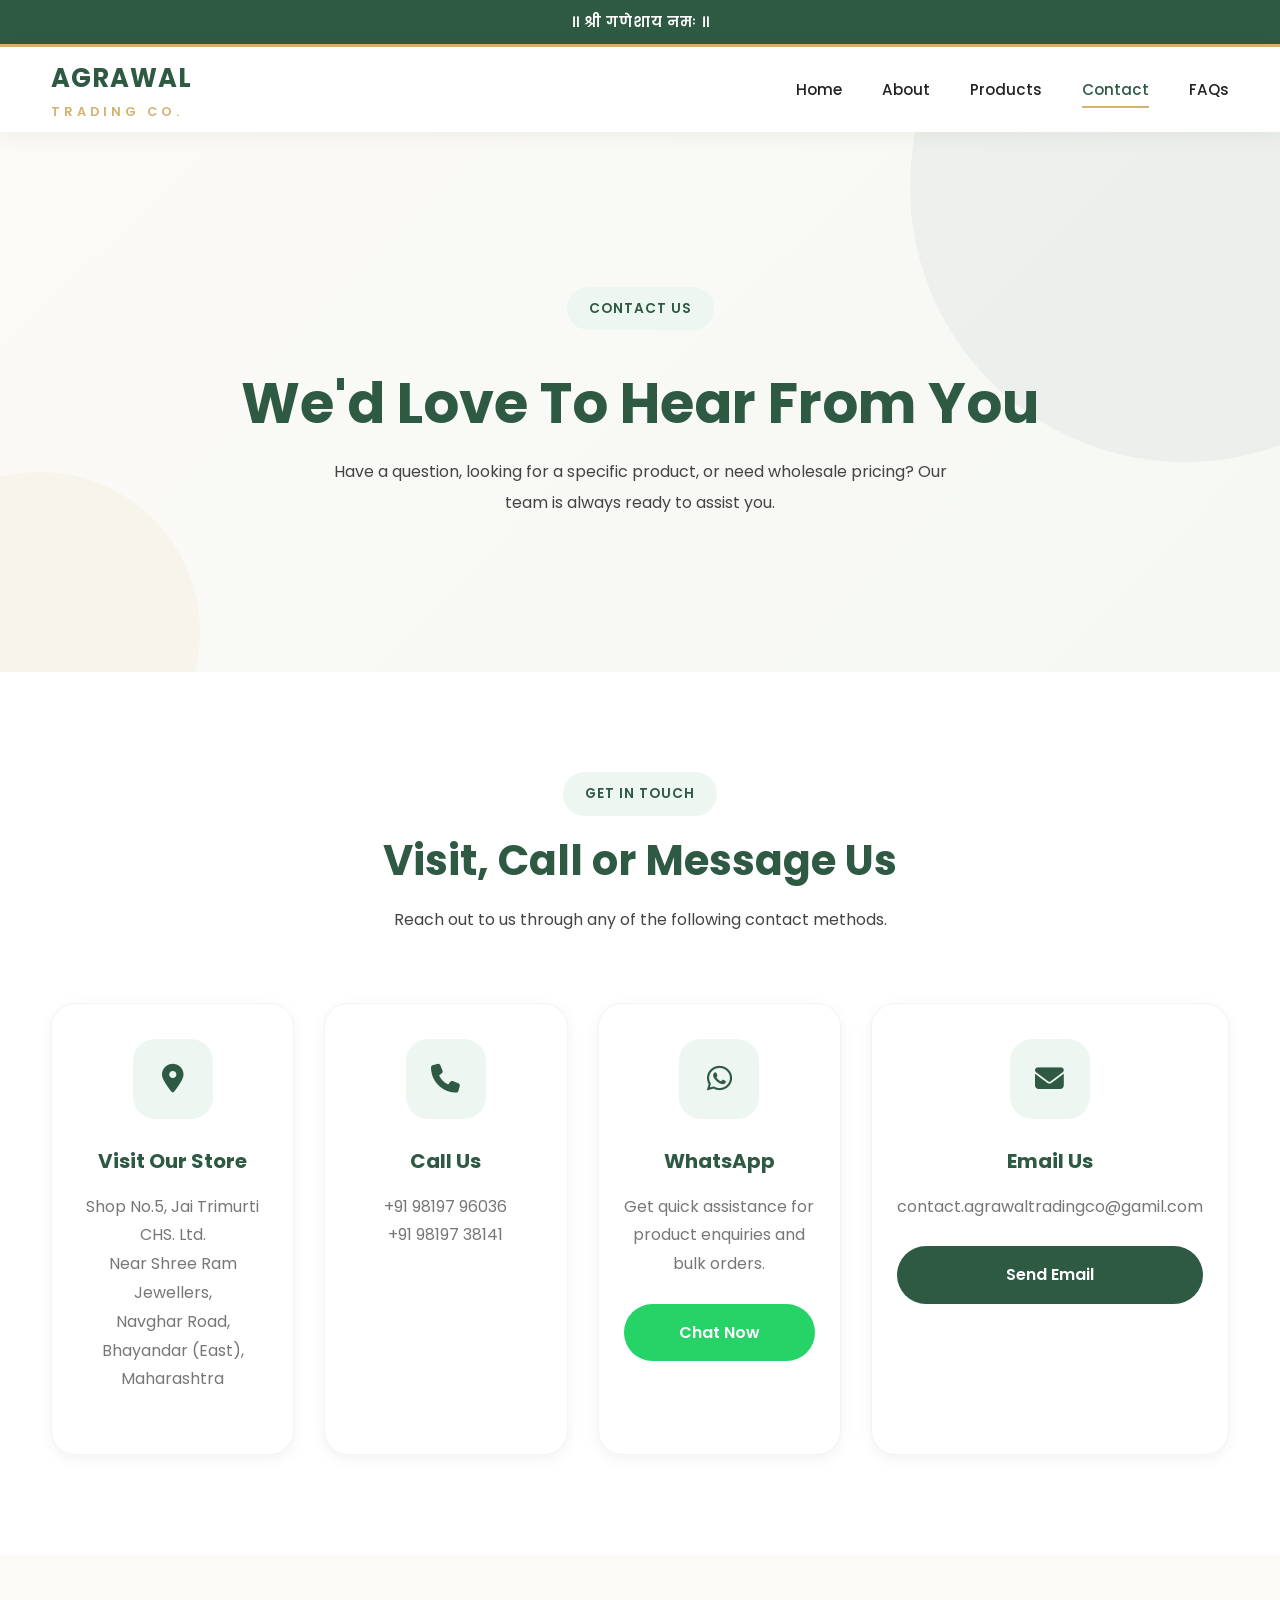
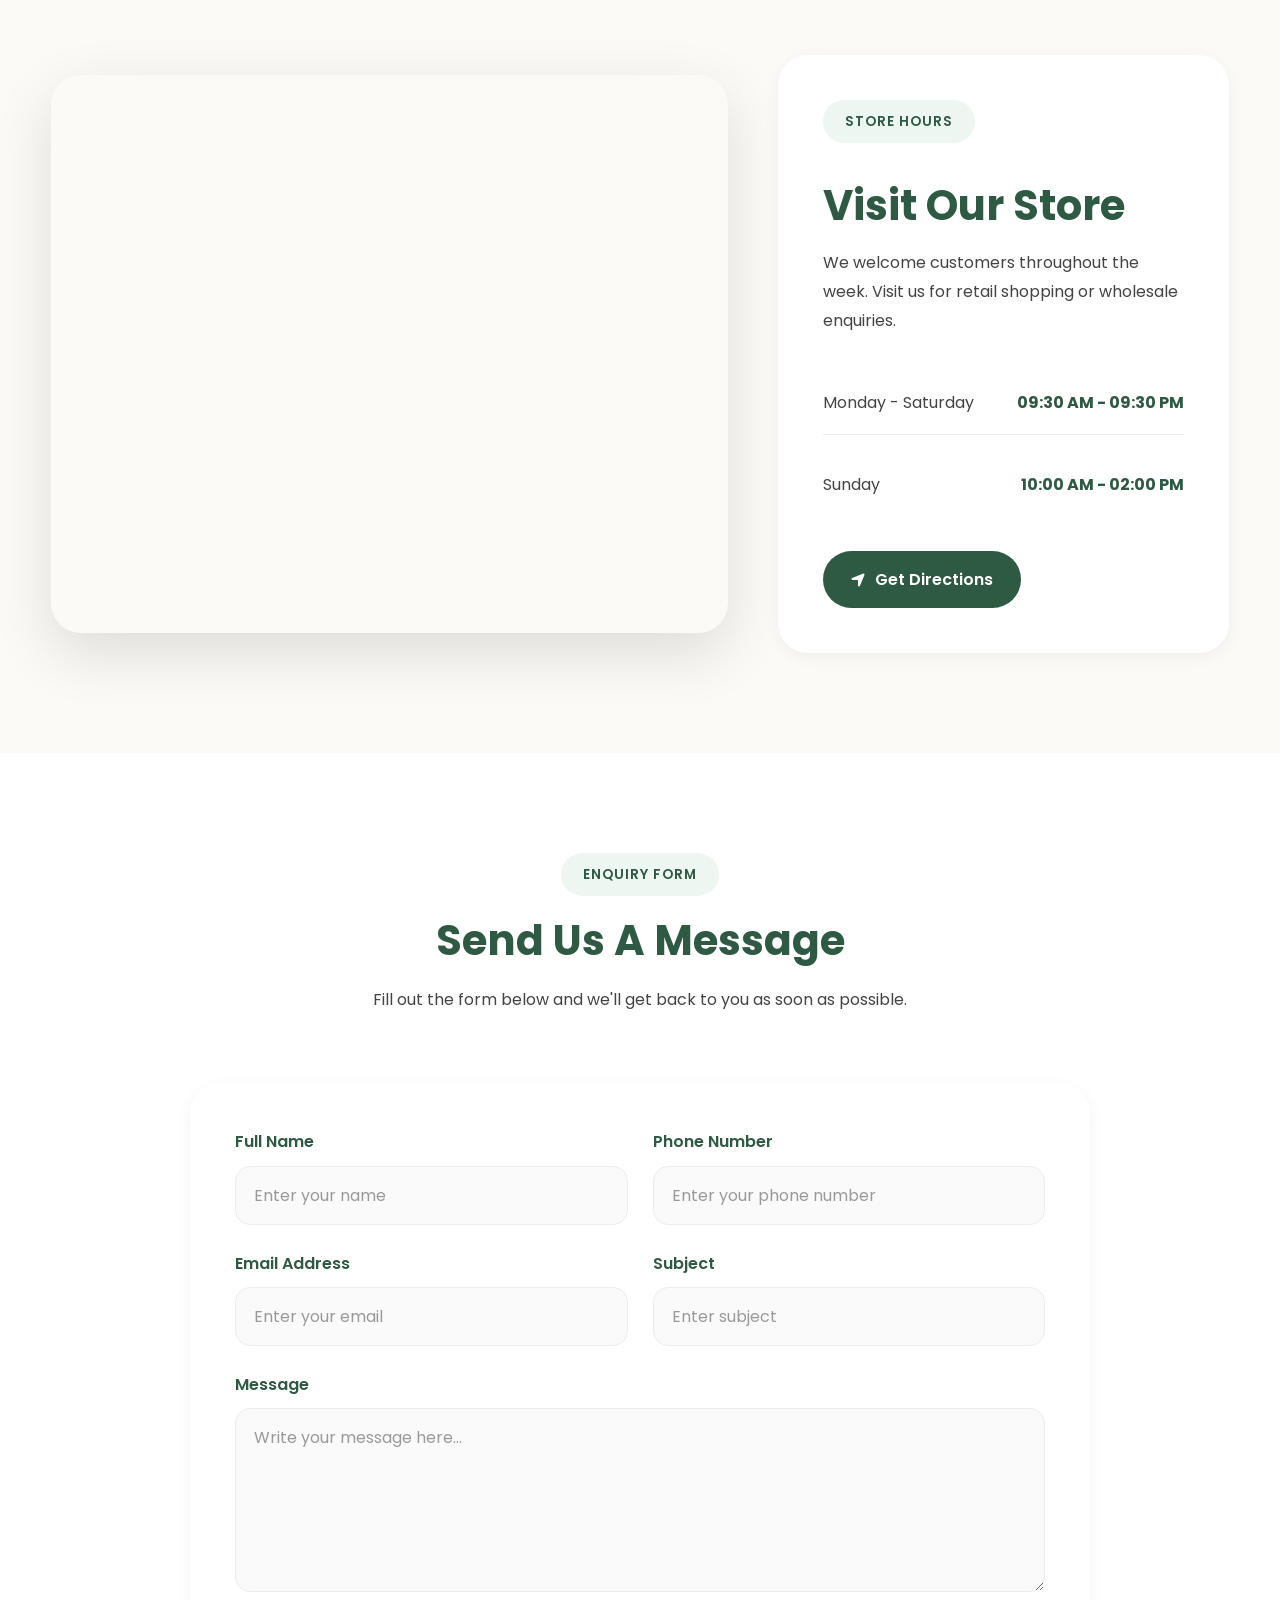
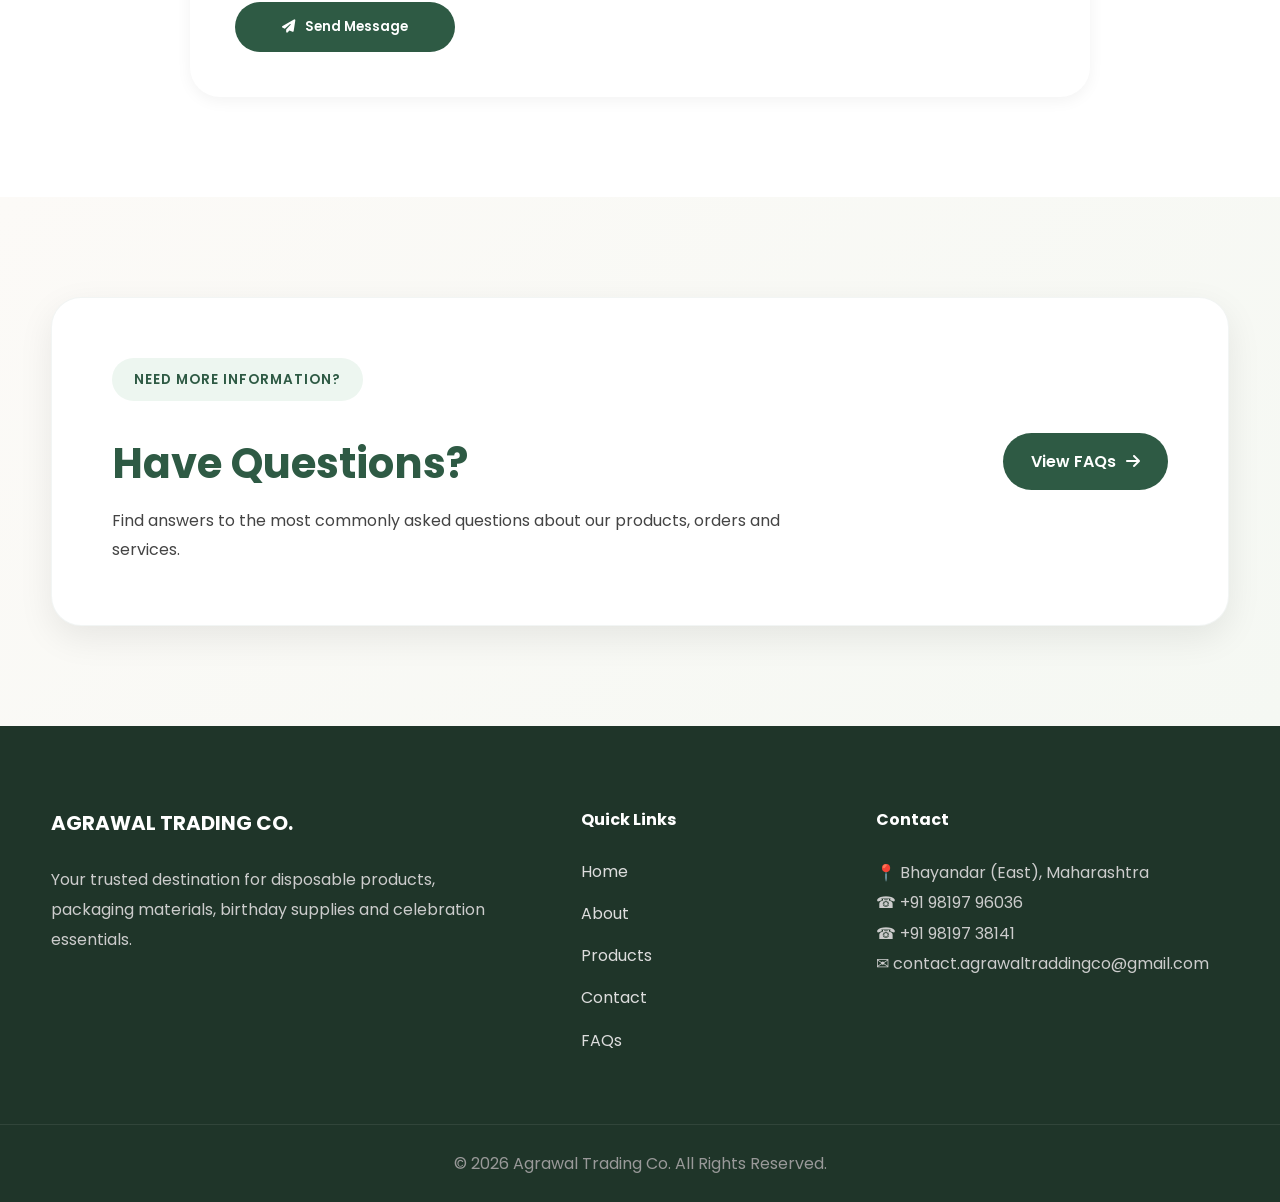
==== contact.html @ cc50fec2 "fixing the deployment issue" ====
<!DOCTYPE html>
<html lang="en">

<head>

    <meta charset="UTF-8">

    <meta name="viewport"
          content="width=device-width, initial-scale=1.0">

    <title>Contact Us | Agrawal Trading Co.</title>

    <meta name="description"
          content="Get in touch with Agrawal Trading Co. for disposable products, packaging materials, birthday supplies and wholesale enquiries.">

    <link rel="preconnect"
          href="https://fonts.googleapis.com">

    <link rel="preconnect"
          href="https://fonts.gstatic.com"
          crossorigin>

    <link href="https://fonts.googleapis.com/css2?family=Poppins:wght@300;400;500;600;700;800&display=swap"
          rel="stylesheet">

    <link rel="stylesheet"
          href="https://cdnjs.cloudflare.com/ajax/libs/font-awesome/6.5.2/css/all.min.css">

    <link rel="stylesheet"
          href="css/style.css">

    <link rel="stylesheet"
          href="css/contact.css">

</head>

<body>

<div class="top-bar">

    ॥ श्री गणेशाय नमः ॥

</div>



<header class="header">

    <div class="container nav-container">

        <a href="index.html"
           class="logo">

            <div class="logo-text">

                <span class="brand-title">

                    AGRAWAL

                </span>

                <span class="brand-subtitle">

                    TRADING CO.

                </span>

            </div>

        </a>

        <nav class="navbar">

            <ul>

                <li><a href="index.html">Home</a></li>

                <li><a href="about.html">About</a></li>

                <li><a href="products.html">Products</a></li>

                <li><a href="contact.html" class="active">Contact</a></li>

                <li><a href="faq.html">FAQs</a></li>

            </ul>

        </nav>

        <div class="mobile-menu">

            <i class="fas fa-bars"></i>

        </div>

    </div>

</header>



<!-- ==========================================
                HERO
=========================================== -->

<section class="contact-hero">

    <div class="container">

        <div class="contact-hero-content">

            <span class="section-tag">

                CONTACT US

            </span>

            <h1>

                We'd Love To
                Hear From You

            </h1>

            <p>

                Have a question, looking for a specific product,
                or need wholesale pricing? Our team is always
                ready to assist you.

            </p>

        </div>

    </div>

</section>



<!-- ==========================================
            CONTACT DETAILS
=========================================== -->

<section class="contact-details">

    <div class="container">

        <div class="section-heading">

            <span class="section-tag">

                GET IN TOUCH

            </span>

            <h2>

                Visit, Call or Message Us

            </h2>

            <p>

                Reach out to us through any of the following
                contact methods.

            </p>

        </div>



        <div class="contact-card-grid">

            <div class="contact-card">

                <i class="fas fa-map-marker-alt"></i>

                <h3>

                    Visit Our Store

                </h3>

                <p>

                    Shop No.5, Jai Trimurti CHS. Ltd.<br>

                    Near Shree Ram Jewellers,<br>

                    Navghar Road,<br>

                    Bhayandar (East), Maharashtra

                </p>

            </div>



            <div class="contact-card">

                <i class="fas fa-phone"></i>

                <h3>

                    Call Us

                </h3>

                <p>

                    +91 98197 96036<br>

                    +91 98197 38141

                </p>

            </div>



            <div class="contact-card">

                <i class="fab fa-whatsapp"></i>

                <h3>

                    WhatsApp

                </h3>

                <p>

                    Get quick assistance for product
                    enquiries and bulk orders.

                </p>

                <a href="https://wa.me/919819796036"
                   target="_blank"
                   class="btn btn-whatsapp">

                    Chat Now

                </a>

            </div>



            <div class="contact-card">

                <i class="fas fa-envelope"></i>

                <h3>

                    Email Us

                </h3>

                <p>

                    contact.agrawaltradingco@gamil.com

                </p>

                <a href="mailto:contact.agrawaltradingco.com"
                   class="btn btn-primary">

                    Send Email

                </a>

            </div>

        </div>

    </div>

</section>



<!-- MAP SECTION STARTS HERE -->
 <!-- ==========================================
                MAP & BUSINESS HOURS
=========================================== -->

<section class="location-section">

    <div class="container">

        <div class="location-grid">

            <!-- Google Map -->

            <div class="map-container">

                <iframe
                    src="https://maps.google.com/maps?q=19.3069056,72.859648&t=&z=17&ie=UTF8&iwloc=&output=embed"
                    loading="lazy"
                    allowfullscreen>
                </iframe>

            </div>



            <!-- Business Hours -->

            <div class="business-hours">

                <span class="section-tag">

                    STORE HOURS

                </span>

                <h2>

                    Visit Our Store

                </h2>

                <p>

                    We welcome customers throughout the week.
                    Visit us for retail shopping or wholesale enquiries.

                </p>

                <div class="hours-card">

                    <div class="hour-row">

                        <span>Monday - Saturday</span>

                        <strong>09:30 AM - 09:30 PM</strong>

                    </div>

                    <div class="hour-row">

                        <span>Sunday</span>

                        <strong>10:00 AM - 02:00 PM</strong>

                    </div>

                </div>

                <div class="hero-buttons">

                    <a href="https://www.google.com/maps?q=19.309792,72.860056"
                       target="_blank"
                       class="btn btn-primary">

                        <i class="fas fa-location-arrow"></i>

                        Get Directions

                    </a>

                </div>

            </div>

        </div>

    </div>

</section>



<!-- ==========================================
                CONTACT FORM
=========================================== -->

<section class="contact-form-section">

    <div class="container">

        <div class="section-heading">

            <span class="section-tag">

                ENQUIRY FORM

            </span>

            <h2>

                Send Us A Message

            </h2>

            <p>

                Fill out the form below and we'll get back
                to you as soon as possible.

            </p>

        </div>

        <form class="contact-form">

            <div class="form-grid">

                <div class="form-group">

                    <label>

                        Full Name

                    </label>

                    <input
                        type="text"
                        placeholder="Enter your name"
                        id="js-contact-form-name"
                        required>

                </div>

                <div class="form-group">

                    <label>

                        Phone Number

                    </label>

                    <input
                        type="tel"
                        placeholder="Enter your phone number"
                        id="js-contact-form-number"
                        required>
                </div>
            </div>
            <div class="form-grid">
                <div class="form-group">
                    <label>
                        Email Address
                    </label>
                    <input
                        type="email"
                        placeholder="Enter your email"
                        id="js-contact-form-email">
                </div>
                <div class="form-group">
                    <label>
                        Subject
                    </label>
                    <input
                        type="text"
                        placeholder="Enter subject"
                        id="js-contact-form-subject">
                </div>
            </div>



            <div class="form-group">

                <label>

                    Message

                </label>

                <textarea
                    rows="6"
                    placeholder="Write your message here..."
                    id="js-contact-form-message"></textarea>

            </div>



            <button
                type="submit"
                class="btn btn-primary">

                <i class="fas fa-paper-plane"></i>

                Send Message

            </button>

        </form>

    </div>

</section>



<!-- FAQ SHORTCUT STARTS HERE -->
 <!-- ==========================================
                FAQ SHORTCUT
=========================================== -->

<section class="contact-faq">

    <div class="container">

        <div class="faq-banner">

            <div class="faq-content">

                <span class="section-tag">

                    NEED MORE INFORMATION?

                </span>

                <h2>

                    Have Questions?

                </h2>

                <p>

                    Find answers to the most commonly asked questions
                    about our products, orders and services.

                </p>

            </div>

            <a href="faq.html"
               class="btn btn-primary">

                View FAQs

                <i class="fas fa-arrow-right"></i>

            </a>

        </div>

    </div>

</section>



<!-- ==========================================
                FOOTER
=========================================== -->

<footer>

    <div class="container footer-grid">

        <div class="footer-column">

            <h3>

                AGRAWAL TRADING CO.

            </h3>

            <p>

                Your trusted destination for disposable
                products, packaging materials,
                birthday supplies and celebration essentials.

            </p>

        </div>



        <div class="footer-column">

            <h4>

                Quick Links

            </h4>

            <ul>

                <li><a href="index.html">Home</a></li>

                <li><a href="about.html">About</a></li>

                <li><a href="products.html">Products</a></li>

                <li><a href="contact.html">Contact</a></li>

                <li><a href="faq.html">FAQs</a></li>

            </ul>

        </div>



        <div class="footer-column">

            <h4>

                Contact

            </h4>

            <p>

                📍 Bhayandar (East), Maharashtra

            </p>

            <p>

                ☎ +91 98197 96036

            </p>

            <p>

                ☎ +91 98197 38141

            </p>

            <p>

                ✉ contact.agrawaltraddingco@gmail.com

            </p>

        </div>

    </div>



    <div class="footer-bottom">

        © 2026 Agrawal Trading Co. All Rights Reserved.

    </div>

</footer>



<script src="js/main.js"></script>

</body>
</html>
---- css/style.css ----
/* ==========================================================
   AGRAWAL TRADING CO.
   GLOBAL STYLESHEET
   ========================================================== */

/* =========================
   GOOGLE FONT
========================= */

@import url('https://fonts.googleapis.com/css2?family=Poppins:wght@300;400;500;600;700;800&display=swap');


/* =========================
   ROOT VARIABLES
========================= */

:root{

    --primary:#2E5A44;
    --primary-dark:#234735;

    --secondary:#D4B26F;

    --bg:#FCFAF7;

    --white:#ffffff;

    --black:#222222;

    --text:#444444;

    --light-text:#777777;

    --border:#ECECEC;

    --whatsapp:#25D366;

    --radius-sm:10px;

    --radius-md:18px;

    --radius-lg:28px;

    --transition:.35s ease;

    --shadow-sm:0 4px 15px rgba(0,0,0,.05);

    --shadow-md:0 12px 35px rgba(0,0,0,.08);

    --shadow-lg:0 20px 60px rgba(0,0,0,.12);

    --container:1280px;

}


/* =========================
   RESET
========================= */

*{

    margin:0;

    padding:0;

    box-sizing:border-box;

}

html{

    scroll-behavior:smooth;

}

body{

    font-family:'Poppins',sans-serif;

    background:var(--bg);

    color:var(--black);

    overflow-x:hidden;

    line-height:1.7;

}

img{

    display:block;

    width:100%;

}

a{

    text-decoration:none;

    color:inherit;

}

ul{

    list-style:none;

}

button{

    border:none;

    outline:none;

    cursor:pointer;

    font-family:inherit;

}


/* =========================
   COMMON CONTAINER
========================= */

.container{

    width:min(var(--container),92%);

    margin:auto;

}


/* =========================
   COMMON SECTION SPACING
========================= */

section{

    padding:100px 0;

}

.section-small{

    padding:70px 0;

}


/* =========================
   TYPOGRAPHY
========================= */

h1{

    font-size:3.5rem;

    line-height:1.2;

    color:var(--primary);

    font-weight:700;

}

h2{

    font-size:2.6rem;

    line-height:1.2;

    color:var(--primary);

    margin-bottom:18px;

}

h3{

    font-size:1.25rem;

    color:var(--primary);

}

p{

    color:var(--text);

    font-size:1rem;

}


/* =========================
   SECTION HEADING
========================= */

.section-heading{

    max-width:700px;

    margin:0 auto 70px;

    text-align:center;

}

.section-tag{

    display:inline-block;

    padding:10px 22px;

    background:#EDF6F0;

    color:var(--primary);

    border-radius:50px;

    font-size:.85rem;

    font-weight:600;

    letter-spacing:1px;

    margin-bottom:20px;

}

.section-heading p{

    margin-top:20px;

}


/* =========================
   BUTTONS
========================= */

.btn{

    display:inline-flex;

    align-items:center;

    justify-content:center;

    gap:10px;

    padding:15px 28px;

    border-radius:50px;

    font-weight:600;

    transition:var(--transition);

}

.btn-primary{

    background:var(--primary);

    color:white;

}

.btn-primary:hover{

    background:var(--primary-dark);

    transform:translateY(-4px);

}

.btn-secondary{

    border:2px solid var(--primary);

    color:var(--primary);

}

.btn-secondary:hover{

    background:var(--primary);

    color:white;

}

.btn-whatsapp{

    background:var(--whatsapp);

    color:white;

}

.btn-whatsapp:hover{

    transform:translateY(-4px);

}


/* =========================
   COMMON CARD
========================= */

.card{

    background:white;

    border-radius:var(--radius-md);

    box-shadow:var(--shadow-sm);

    transition:var(--transition);

}

.card:hover{

    transform:translateY(-8px);

    box-shadow:var(--shadow-md);

}

/* ==========================================================
   TOP BAR
========================================================== */

.top-bar{

    background:var(--primary);

    color:var(--white);

    text-align:center;

    padding:10px 20px;

    font-size:.9rem;

    font-weight:600;

    letter-spacing:1px;

    border-bottom:3px solid var(--secondary);

}


/* ==========================================================
   HEADER
========================================================== */

.header{

    position:sticky;

    top:0;

    z-index:999;

    background:rgba(255,255,255,.95);

    backdrop-filter:blur(15px);

    box-shadow:0 5px 20px rgba(0,0,0,.05);

}

.nav-container{

    display:flex;

    justify-content:space-between;

    align-items:center;

    height:85px;

}


/* ==========================================================
   LOGO
========================================================== */

.logo{

    display:flex;

    align-items:center;

    gap:15px;

}

.logo img{

    width:60px;

    height:60px;

    object-fit:contain;

}

.logo-text{

    display:flex;

    flex-direction:column;

}

.brand-title{

    font-size:1.6rem;

    font-weight:700;

    color:var(--primary);

    letter-spacing:1px;

}

.brand-subtitle{

    color:var(--secondary);

    font-size:.8rem;

    letter-spacing:4px;

    font-weight:600;

}


/* ==========================================================
   NAVIGATION
========================================================== */

.navbar ul{

    display:flex;

    align-items:center;

    gap:40px;

}

.navbar a{

    position:relative;

    font-size:.95rem;

    font-weight:500;

    transition:var(--transition);

    color:var(--black);

}

.navbar a:hover{

    color:var(--primary);

}

.navbar a.active{

    color:var(--primary);

}

.navbar a::after{

    content:"";

    position:absolute;

    left:0;

    bottom:-8px;

    width:0;

    height:2px;

    background:var(--secondary);

    transition:var(--transition);

}

.navbar a:hover::after,

.navbar a.active::after{

    width:100%;

}


/* ==========================================================
   MOBILE MENU
========================================================== */

.mobile-menu{

    display:none;

    font-size:1.5rem;

    cursor:pointer;

    color:var(--primary);

}


/* ==========================================================
   FOOTER
========================================================== */

footer{

    background:#1f3529;

    color:#ddd;

    padding-top:80px;

}

.footer-grid{

    display:grid;

    grid-template-columns:2fr 1fr 1.5fr;

    gap:60px;

}

.footer-column h3,

.footer-column h4{

    color:white;

    margin-bottom:25px;

}

.footer-column p{

    color:#cccccc;

    line-height:1.9;

}

.footer-column ul{

    display:flex;

    flex-direction:column;

    gap:15px;

}

.footer-column a{

    transition:var(--transition);

}

.footer-column a:hover{

    color:var(--secondary);

    padding-left:6px;

}

.footer-bottom{

    margin-top:70px;

    border-top:1px solid rgba(255,255,255,.08);

    text-align:center;

    padding:25px;

    color:#999;

}


/* ==========================================================
   COMMON GRID
========================================================== */

.grid-2{

    display:grid;

    grid-template-columns:repeat(2,1fr);

    gap:60px;

}

.grid-3{

    display:grid;

    grid-template-columns:repeat(3,1fr);

    gap:30px;

}

.grid-4{

    display:grid;

    grid-template-columns:repeat(4,1fr);

    gap:30px;

}


/* ==========================================================
   IMAGE
========================================================== */

.image-radius{

    border-radius:var(--radius-lg);

    overflow:hidden;

    box-shadow:var(--shadow-md);

}


/* ==========================================================
   SCROLLBAR
========================================================== */

::-webkit-scrollbar{

    width:8px;

}

::-webkit-scrollbar-track{

    background:#f3f3f3;

}

::-webkit-scrollbar-thumb{

    background:var(--primary);

    border-radius:20px;

}


/* ==========================================================
   SELECTION
========================================================== */

::selection{

    background:var(--primary);

    color:white;

}
/* ==========================================================
   COMMON UTILITIES
========================================================== */

.text-center{

    text-align:center;

}

.text-left{

    text-align:left;

}

.mt-1{

    margin-top:15px;

}

.mt-2{

    margin-top:30px;

}

.mt-3{

    margin-top:50px;

}

.mb-1{

    margin-bottom:15px;

}

.mb-2{

    margin-bottom:30px;

}

.mb-3{

    margin-bottom:50px;

}

.w-100{

    width:100%;

}

.d-flex{

    display:flex;

}

.align-center{

    align-items:center;

}

.justify-center{

    justify-content:center;

}



/* ==========================================================
   COMMON TRANSITIONS
========================================================== */

img,

button,

a,

.card{

    transition:var(--transition);

}



/* ==========================================================
   COMMON HOVER EFFECTS
========================================================== */

.hover-up:hover{

    transform:translateY(-8px);

}

.hover-scale:hover{

    transform:scale(1.03);

}

.hover-shadow:hover{

    box-shadow:var(--shadow-lg);

}



/* ==========================================================
   SIMPLE FADE ANIMATION
========================================================== */

.fade-up{

    opacity:0;

    transform:translateY(40px);

    transition:.8s ease;

}

.fade-up.show{

    opacity:1;

    transform:translateY(0);

}



/* ==========================================================
   IMAGE HELPERS
========================================================== */

.image-cover{

    width:100%;

    height:100%;

    object-fit:cover;

}

.image-contain{

    width:100%;

    height:100%;

    object-fit:contain;

}



/* ==========================================================
   RESPONSIVE
========================================================== */

@media(max-width:1100px){

.grid-4{

grid-template-columns:repeat(2,1fr);

}

.grid-3{

grid-template-columns:repeat(2,1fr);

}

.grid-2{

grid-template-columns:1fr;

}

.container{

width:94%;

}

}



/* @media(max-width:900px){

.navbar{

display:none;

}

.mobile-menu{

display:block;

}

h1{

font-size:2.8rem;

}

h2{

font-size:2.2rem;

}

section{

padding:80px 0;

}

.footer-grid{

grid-template-columns:1fr;

gap:40px;

}

} */

@media(max-width:900px){

.mobile-menu{

display:block;

z-index:1001;

}

.navbar{

display:none;

position:absolute;

top:100%;

left:0;

width:100%;

background:#ffffff;

padding:25px;

box-shadow:0 15px 40px rgba(0,0,0,.08);

border-top:1px solid var(--border);

animation:fadeMenu .3s ease;

}

.navbar.active{

display:block;

}

.navbar ul{

display:flex;

flex-direction:column;

gap:20px;

align-items:flex-start;

}

.navbar a{

display:block;

width:100%;

padding:10px 0;

}

h1{

font-size:2.8rem;

}

h2{

font-size:2.2rem;

}

section{

padding:80px 0;

}

.footer-grid{

grid-template-columns:1fr;

gap:40px;

}

}

@media(max-width:768px){

.grid-3,

.grid-4{

grid-template-columns:1fr;

}

.section-heading{

margin-bottom:50px;

}

h1{

font-size:2.3rem;

}

h2{

font-size:1.9rem;

}

.btn{

width:100%;

}

}



@media(max-width:500px){

.brand-title{

font-size:1.3rem;

}

.brand-subtitle{

letter-spacing:2px;

}

.top-bar{

font-size:.8rem;

padding:8px;

}

section{

padding:70px 0;

}

}
@keyframes fadeMenu{

from{

opacity:0;

transform:translateY(-10px);

}

to{

opacity:1;

transform:translateY(0);

}

}
/*==========================================
    PAGE TRANSITIONS
==========================================*/

.page-banner{

    position:relative;

    overflow:hidden;

    padding:140px 0 90px;

    background:linear-gradient(135deg,#FCFAF7,#F5F8F3);

    text-align:center;

}

.page-banner::before{

    content:"";

    position:absolute;

    width:500px;

    height:500px;

    border-radius:50%;

    background:rgba(46,90,68,.05);

    top:-220px;

    right:-200px;

}

.page-banner::after{

    content:"";

    position:absolute;

    width:320px;

    height:320px;

    border-radius:50%;

    background:rgba(212,178,111,.08);

    bottom:-120px;

    left:-120px;

}

.page-banner .container{

    position:relative;

    z-index:2;

}

.page-banner h1{

    margin-bottom:18px;

}

.page-banner p{

    max-width:700px;

    margin:auto;

}



/*==========================================
    IMAGE OVERLAY
==========================================*/

.image-box{

    position:relative;

    overflow:hidden;

    border-radius:28px;

}

.image-box img{

    transition:.6s;

}

.image-box:hover img{

    transform:scale(1.08);

}

.image-overlay{

    position:absolute;

    inset:0;

    background:linear-gradient(

        transparent,

        rgba(0,0,0,.45)

    );

}



/*==========================================
    ICON BOX
==========================================*/

.icon-box{

    width:70px;

    height:70px;

    display:flex;

    align-items:center;

    justify-content:center;

    background:#EDF6F0;

    color:var(--primary);

    border-radius:20px;

    font-size:1.6rem;

}



/*==========================================
    COMMON BADGE
==========================================*/

.badge{

    display:inline-flex;

    align-items:center;

    gap:8px;

    padding:8px 18px;

    border-radius:50px;

    background:#EDF6F0;

    color:var(--primary);

    font-size:.85rem;

    font-weight:600;

}



/*==========================================
    COMMON LIST
==========================================*/

.check-list{

    display:flex;

    flex-direction:column;

    gap:18px;

}

.check-list li{

    display:flex;

    align-items:flex-start;

    gap:15px;

    color:var(--text);

}

.check-list i{

    color:var(--primary);

    margin-top:4px;

}



/*==========================================
    SECTION DIVIDER
==========================================*/

.divider{

    width:90px;

    height:5px;

    border-radius:20px;

    background:var(--secondary);

    margin:18px auto 0;

}



/*==========================================
    LOADING ANIMATIONS
==========================================*/

@keyframes float{

0%{

transform:translateY(0);

}

50%{

transform:translateY(-10px);

}

100%{

transform:translateY(0);

}

}

.float{

    animation:float 4s ease-in-out infinite;

}



/*==========================================
    FADE LEFT
==========================================*/

.fade-left{

    opacity:0;

    transform:translateX(-40px);

    transition:.8s ease;

}

.fade-left.show{

    opacity:1;

    transform:translateX(0);

}



/*==========================================
    FADE RIGHT
==========================================*/

.fade-right{

    opacity:0;

    transform:translateX(40px);

    transition:.8s ease;

}

.fade-right.show{

    opacity:1;

    transform:translateX(0);

}



/*==========================================
    SCALE IN
==========================================*/

.scale-in{

    opacity:0;

    transform:scale(.9);

    transition:.8s ease;

}

.scale-in.show{

    opacity:1;

    transform:scale(1);

}
---- css/contact.css ----
/*=========================================================
    CONTACT PAGE
=========================================================*/


/*==========================================
    HERO
==========================================*/

.contact-hero{

    position:relative;

    overflow:hidden;

    min-height:60vh;

    display:flex;

    align-items:center;

    justify-content:center;

    text-align:center;

    background:linear-gradient(135deg,#FCFAF7,#F5F8F3);

}

.contact-hero::before{

    content:"";

    position:absolute;

    width:550px;

    height:550px;

    border-radius:50%;

    background:rgba(46,90,68,.05);

    top:-220px;

    right:-180px;

}

.contact-hero::after{

    content:"";

    position:absolute;

    width:320px;

    height:320px;

    border-radius:50%;

    background:rgba(212,178,111,.08);

    left:-120px;

    bottom:-120px;

}

.contact-hero-content{

    position:relative;

    z-index:2;

    max-width:850px;

    margin:auto;

}

.contact-hero-content h1{

    margin:20px 0;

}

.contact-hero-content p{

    max-width:650px;

    margin:auto;

    line-height:1.9;

}



/*==========================================
    CONTACT DETAILS
==========================================*/

.contact-details{

    background:var(--white);

}

.contact-card-grid{

    display:grid;

    grid-template-columns:repeat(4,1fr);

    gap:30px;

    margin-top:60px;

}

.contact-card{

    background:var(--white);

    border-radius:24px;

    padding:35px 25px;

    text-align:center;

    box-shadow:var(--shadow-sm);

    border:1px solid rgba(46,90,68,.06);

    transition:var(--transition);

}

.contact-card:hover{

    transform:translateY(-10px);

    box-shadow:var(--shadow-md);

}

.contact-card i{

    width:80px;

    height:80px;

    display:flex;

    align-items:center;

    justify-content:center;

    margin:0 auto 25px;

    border-radius:22px;

    background:#EDF6F0;

    color:var(--primary);

    font-size:1.8rem;

}

.contact-card h3{

    margin-bottom:15px;

}

.contact-card p{

    color:var(--light-text);

    line-height:1.8;

    margin-bottom:25px;

}

.contact-card .btn{

    width:100%;

}



/*==========================================
    RESPONSIVE
==========================================*/

@media(max-width:1100px){

.contact-card-grid{

grid-template-columns:repeat(2,1fr);

}

}

@media(max-width:768px){

.contact-hero{

min-height:50vh;

padding:60px 0;

}

.contact-card-grid{

grid-template-columns:1fr;

gap:25px;

margin-top:40px;

}

.contact-card{

padding:30px 22px;

}

.contact-card i{

width:70px;

height:70px;

font-size:1.5rem;

}

}
/*=========================================================
    MAP & BUSINESS HOURS
=========================================================*/

.location-section{

    background:#FCFAF7;

}

.location-grid{

    display:grid;

    grid-template-columns:1.2fr .8fr;

    gap:50px;

    align-items:center;

}

.map-container{

    overflow:hidden;

    border-radius:30px;

    box-shadow:var(--shadow-lg);

    min-height:550px;

}

.map-container iframe{

    width:100%;

    height:550px;

    border:none;

}

.business-hours{

    background:var(--white);

    padding:45px;

    border-radius:30px;

    box-shadow:var(--shadow-sm);

}

.business-hours h2{

    margin:18px 0;

}

.business-hours p{

    margin-bottom:35px;

    line-height:1.8;

}

.hours-card{

    display:flex;

    flex-direction:column;

    gap:18px;

    margin-bottom:35px;

}

.hour-row{

    display:flex;

    justify-content:space-between;

    align-items:center;

    padding:18px 0;

    border-bottom:1px solid var(--border);

}

.hour-row:last-child{

    border-bottom:none;

}

.hour-row span{

    color:var(--text);

}

.hour-row strong{

    color:var(--primary);

}



/*=========================================================
    CONTACT FORM
=========================================================*/

.contact-form-section{

    background:var(--white);

}

.contact-form{

    max-width:900px;

    margin:60px auto 0;

    background:var(--white);

    padding:45px;

    border-radius:30px;

    box-shadow:var(--shadow-sm);

}

.form-grid{

    display:grid;

    grid-template-columns:repeat(2,1fr);

    gap:25px;

    margin-bottom:25px;

}

.form-group{

    display:flex;

    flex-direction:column;

}

.form-group label{

    margin-bottom:10px;

    font-weight:600;

    color:var(--primary);

}

.form-group input,

.form-group textarea{

    width:100%;

    padding:16px 18px;

    border:1px solid var(--border);

    border-radius:15px;

    font-size:1rem;

    font-family:inherit;

    transition:var(--transition);

    outline:none;

    background:#fafafa;

}

.form-group textarea{

    resize:vertical;

    min-height:170px;

}

.form-group input:focus,

.form-group textarea:focus{

    border-color:var(--primary);

    background:var(--white);

    box-shadow:0 0 0 4px rgba(46,90,68,.08);

}

.contact-form button{

    margin-top:10px;

}



/*=========================================================
    RESPONSIVE
=========================================================*/

@media(max-width:1100px){

.location-grid{

grid-template-columns:1fr;

}

.business-hours{

text-align:center;

}

.hour-row{

text-align:left;

}

}

@media(max-width:768px){

.map-container{

min-height:350px;

}

.map-container iframe{

height:350px;

}

.business-hours{

padding:30px;

}

.form-grid{

grid-template-columns:1fr;

margin-bottom:20px;

}

.contact-form{

padding:30px 22px;

margin-top:40px;

}

.hour-row{

flex-direction:column;

align-items:flex-start;

gap:6px;

}

.contact-form button{

width:100%;

}

}
/*=========================================================
    FAQ CTA
=========================================================*/

.contact-faq{

    background:linear-gradient(135deg,#FCFAF7,#F5F8F3);

}

.faq-banner{

    display:flex;

    justify-content:space-between;

    align-items:center;

    gap:50px;

    padding:60px;

    background:var(--white);

    border-radius:30px;

    box-shadow:var(--shadow-md);

    border:1px solid rgba(46,90,68,.06);

}

.faq-content{

    max-width:700px;

}

.faq-content h2{

    margin:18px 0;

}

.faq-content p{

    line-height:1.8;

}



/*=========================================================
    FORM PLACEHOLDER
=========================================================*/

.form-group input::placeholder,

.form-group textarea::placeholder{

    color:#999;

}



/*=========================================================
    CONTACT CARD HOVER ICON
=========================================================*/

.contact-card:hover i{

    background:var(--primary);

    color:var(--white);

    transform:rotate(-8deg);

}



/*=========================================================
    MAP HOVER
=========================================================*/

.map-container{

    transition:var(--transition);

}

.map-container:hover{

    transform:translateY(-8px);

    box-shadow:var(--shadow-lg);

}



/*=========================================================
    BUSINESS HOURS EFFECT
=========================================================*/

.hour-row{

    transition:var(--transition);

}

.hour-row:hover{

    padding-left:10px;

}



/*=========================================================
    CONTACT FORM BUTTON
=========================================================*/

.contact-form button{

    min-width:220px;

}



/*=========================================================
    RESPONSIVE
=========================================================*/

@media(max-width:992px){

.faq-banner{

flex-direction:column;

text-align:center;

padding:45px;

}

.faq-banner .btn{

width:auto;

}

}



@media(max-width:768px){

.faq-banner{

padding:35px 25px;

gap:30px;

}

.faq-banner .btn{

width:100%;

}

.contact-form button{

width:100%;

}

}



@media(max-width:480px){

.business-hours{

padding:25px 20px;

}

.contact-form{

padding:25px 18px;

}

.contact-card{

padding:25px 18px;

}

.faq-banner{

border-radius:22px;

}

}
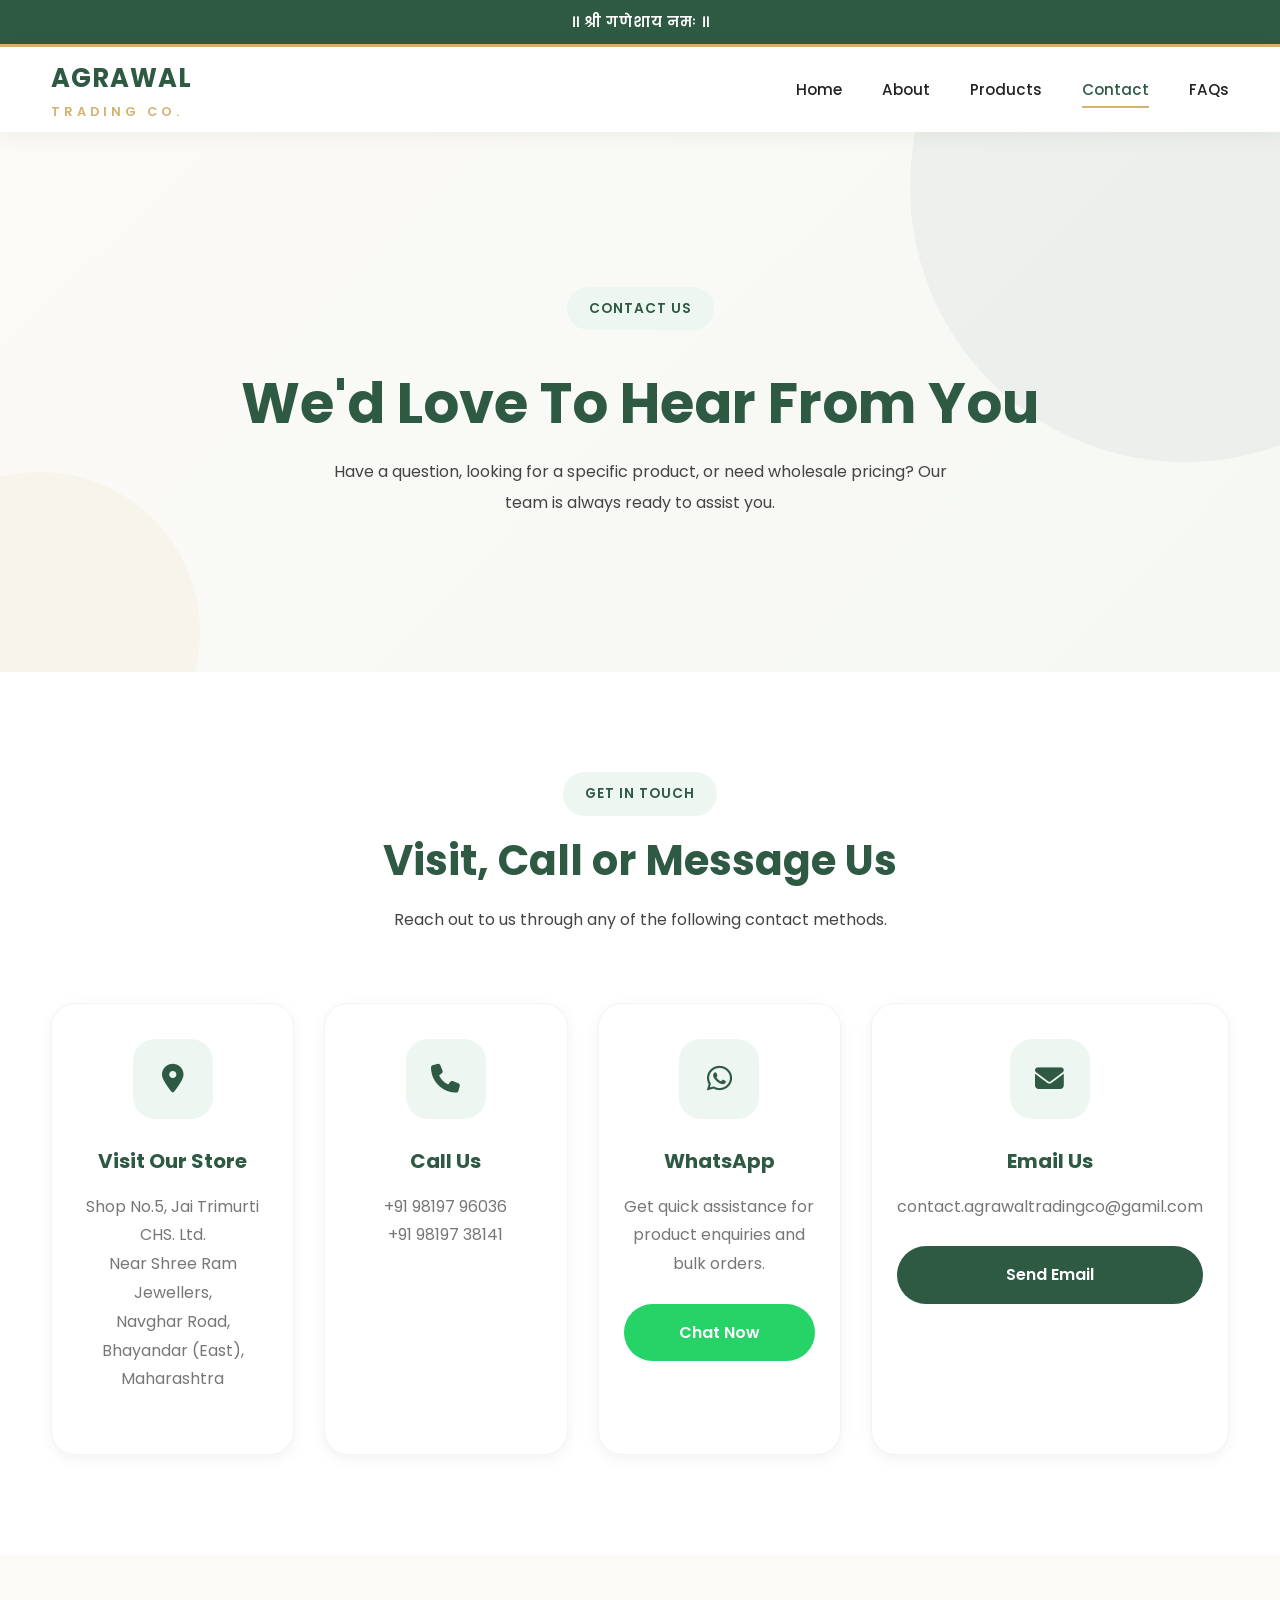
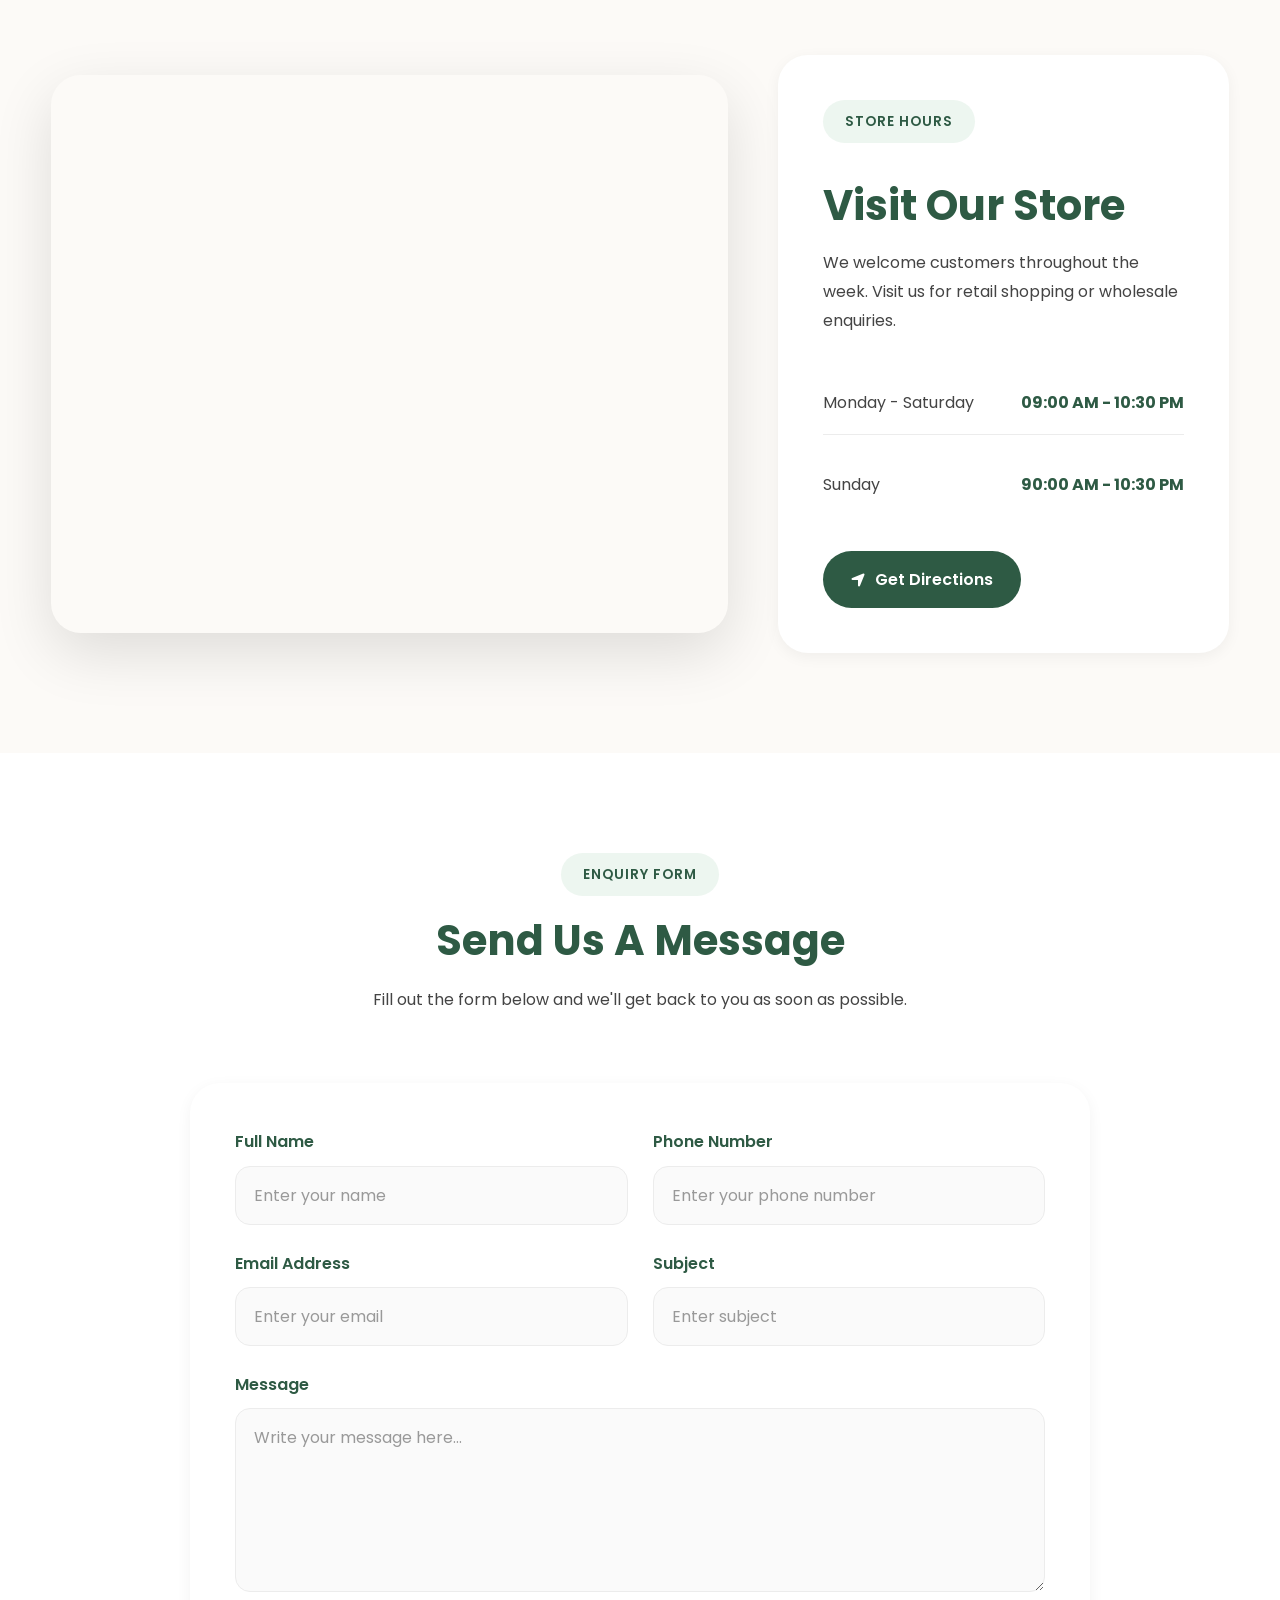
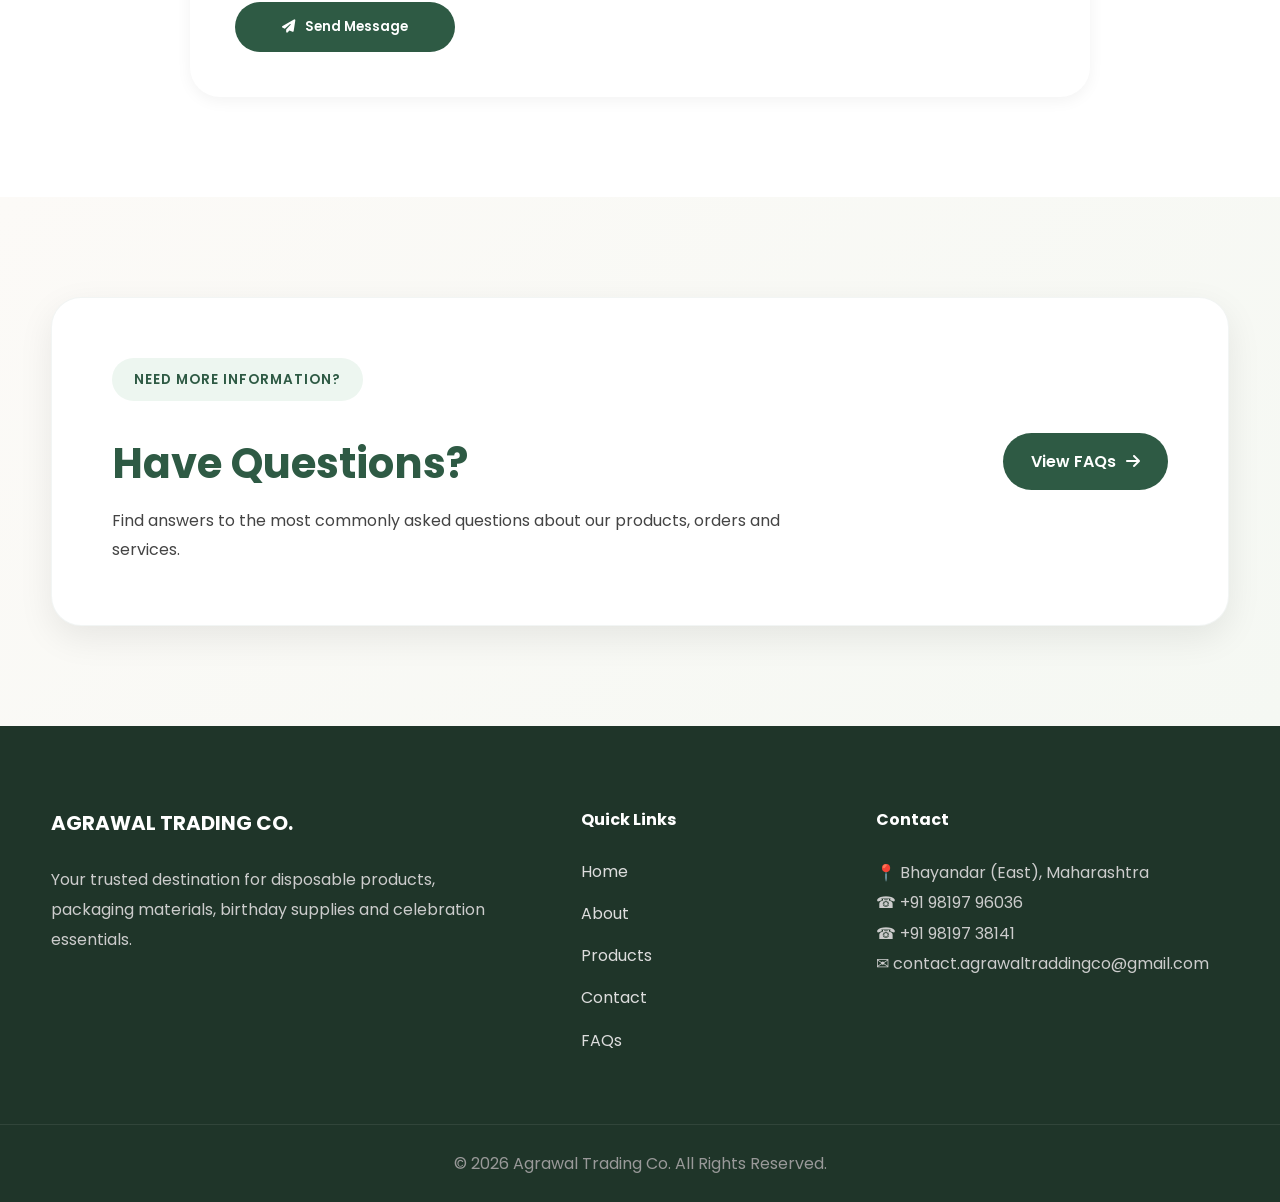
==== commit c6559e69: "changing the timings" ====
--- a/contact.html
+++ b/contact.html
@@ -337,7 +337,7 @@
 
                         <span>Monday - Saturday</span>
 
-                        <strong>09:30 AM - 09:30 PM</strong>
+                        <strong>09:00 AM - 10:30 PM</strong>
 
                     </div>
 
@@ -345,7 +345,7 @@
 
                         <span>Sunday</span>
 
-                        <strong>10:00 AM - 02:00 PM</strong>
+                        <strong>90:00 AM - 10:30 PM</strong>
 
                     </div>
 
@@ -655,4 +655,4 @@
 <script src="js/main.js"></script>
 
 </body>
-</html>+</html>
